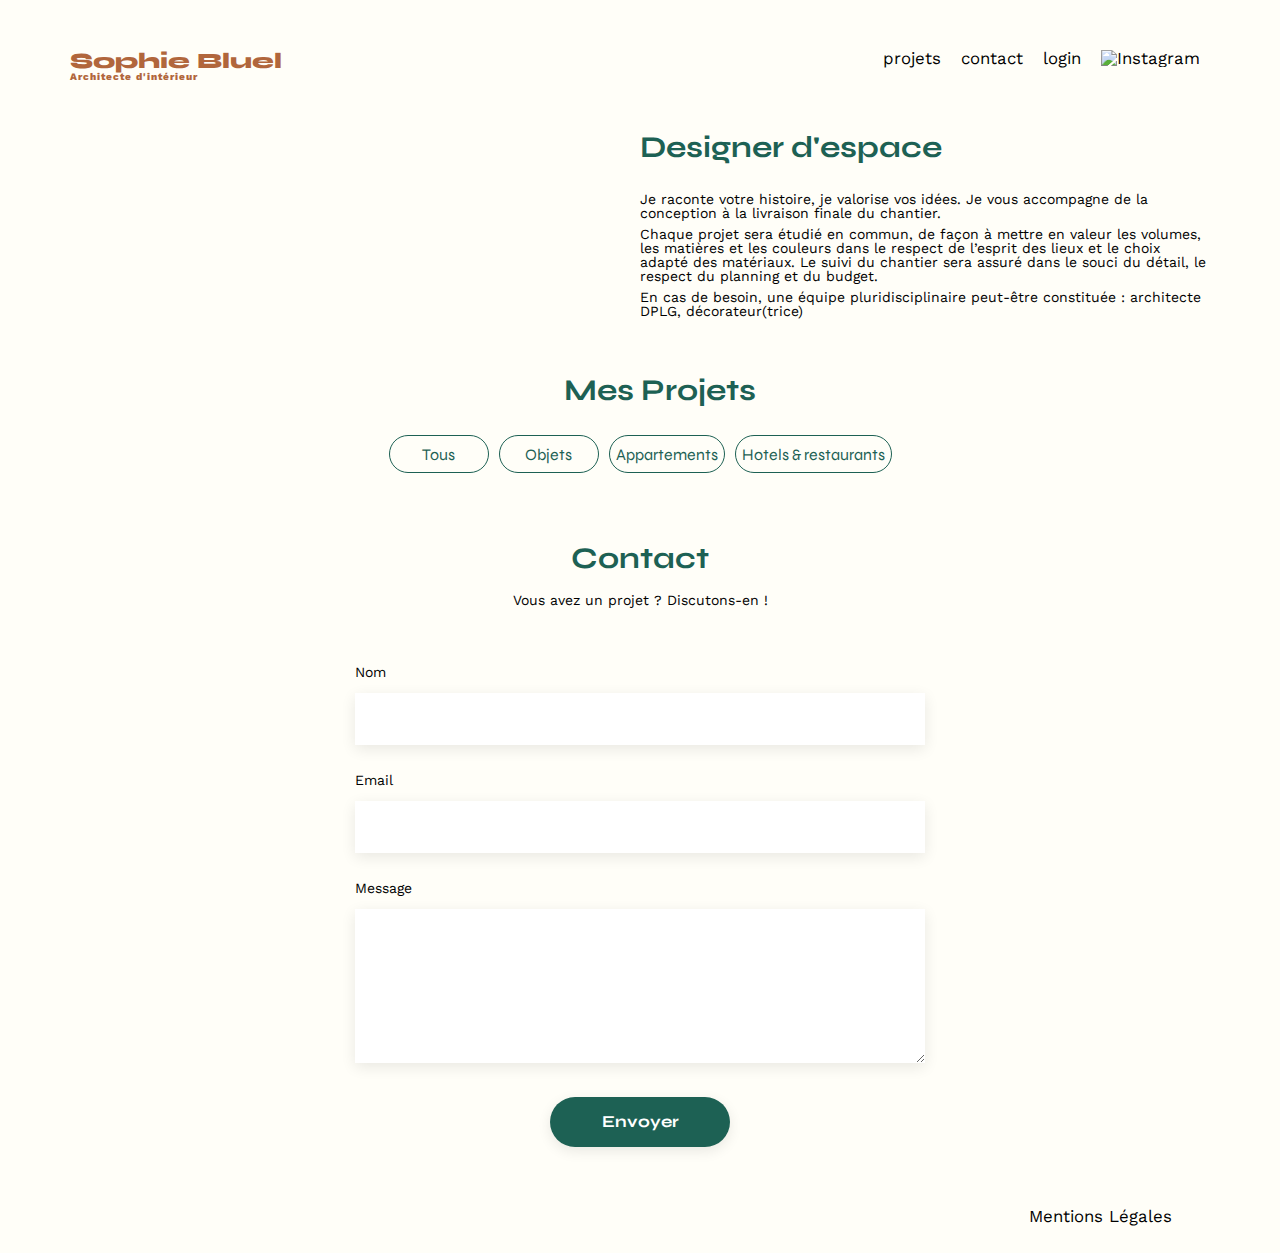
==== FrontEnd/index.html @ 7af82a72 "Ajout des fichiers" ====
<!DOCTYPE html>
<html lang="fr">
<head>
	<meta charset="UTF-8">
	<title>Sophie Bluel - Architecte d'intérieur</title>
	<meta name="viewport" content="width=device-width, initial-scale=1.0">
	<link rel="preconnect" href="https://fonts.googleapis.com">
	<link rel="preconnect" href="https://fonts.gstatic.com" crossorigin>
	<link href="https://fonts.googleapis.com/css2?family=Syne:wght@700;800&family=Work+Sans&display=swap" rel="stylesheet">
	<meta name="description" content="">
	<link rel="stylesheet" href="./assets/style.css">
	<script type="module" src="./front.js" defer></script>
	<script type="module" src="./modal.js"></script>
</head>

<body>
	<div class="pre-header" style="display: none">
		<div class="edit-bar" ><img src="./assets/icons/stylo_b.png">
			Mode Edition
		</div>
	</div>
<header>
	
	<h1>Sophie Bluel <span>Architecte d'intérieur</span></h1>
	<nav>
		<ul>
			<li><a href="#projets">projets</a></li>
            <li><a href="#contact">contact</a></li>
            <li><a class= "loginBtn" href="./connect.html">login</a></li>
            <li><a href="#"><img src="./assets/icons/instagram.png" alt="Instagram"></a></li>
		</ul>
	</nav>
</header>
<main>
	<section id="introduction">
		<figure>
			<img src="./assets/images/sophie-bluel.png" alt="">
		</figure>
		<article>
			<h2>Designer d'espace</h2>
			<p>Je raconte votre histoire, je valorise vos idées. Je vous accompagne de la conception à la livraison finale du chantier.</p>
			<p>Chaque projet sera étudié en commun, de façon à mettre en valeur les volumes, les matières et les couleurs dans le respect de l’esprit des lieux et le choix adapté des matériaux. Le suivi du chantier sera assuré dans le souci du détail, le respect du planning et du budget.</p>
			<p>En cas de besoin, une équipe pluridisciplinaire peut-être constituée : architecte DPLG, décorateur(trice)</p>
		</article>
	</section>
	<section id="portfolio">
		<div class="title-pf">
			<h2>Mes Projets</h2>
			<div class="modify-btn" style="display: none">
				<a href="#modal" class="js-modal"><img src="./assets/icons/stylo.png">modifier</a>
		</div>	
		</div>
		<aside id="modal" class="modal" aria-hidden="true" role="dialog" aria-labelledby="titlemodal">
			<div class="modal-wrapper js-modal-stop">
				<span class="close"><img class="js-modal-close" src="./assets/icons/fermeture.png"></span>
				<h1 id="titlemodal">Galerie photo</h1>
				<div class="js-modal-stop box-modal">
					<div class= "modal-content">
					</div>
					<div class=box-btn>
						<button data-target="#modal2" class="btn-ajouter">Ajouter une photo</button>
					</div>
				</div>
			</div>
		</aside>
		<aside id="modal2" class="modal" aria-hidden="true" role="dialog" aria-labelledby="titlemodal">
			<div class="modal-wrapper js-modal-stop">
				<div class="icone-m2">
					<span class="back-m1"><img id="backTo" src="./assets/icons/fleche.png"></span>
					<span class="close"><img class="js-modal-close" src="./assets/icons/fermeture.png"></span>
				</div>
				<h1 id="titlemodal">Ajout photo</h1>
				<div class="js-modal-stop box-form">
					<form>
						<div class= "modal-content">
							<div class=box-modal2>
								<div class="greysquare">
									<img  class="img-vide" src="./assets/icons/picture-svgrepo-com.png">									
										<label id="label-photo" for="files">+ Ajouter photo</label>
										<input id="files" name="files" style="visibility:hidden;" type="file" accept="image/png, image/jpeg">
									<p id="format-img">jpg, png : 4mo max</p>
									<img id="preview" src="" alt="Prévisualisation">
								</div>
								<div class= texte-doc> 
									<label for="texte">Texte</label>
									<input id="texte" name="texte"></input>
									<label for="categorie">Catégorie</label>
									<select name="categorie" id="categorie">
										<option value="vide"></option>
										<option value="1">Objects</option>
										<option value="2">Appartements</option>
										<option value="3">Hotel & restaurants</option>
									</select>
								</div>
							</div>		
						</div>
						<div class=box-btn>
							<button type="submit" class="btn-valider">Valider</button>
						</div>
					</form>
				</div>
			</div>
		</aside>
			
		<div class="buttons">
			<button class="tous">Tous</button>
			<button class="objets">Objets</button>
			<button class="appartements">Appartements</button>
			<button class="hotels">Hotels & restaurants</button>

		</div>
		<div class="gallery">
		
		</div>
	</section>
	<section id="contact">
		<h2>Contact</h2>
		<p>Vous avez un projet ? Discutons-en !</p>
		<form action="#" method="post">
			<label for="name">Nom</label>
			<input type="text" name="name" id="name">
			<label for="email">Email</label>
			<input type="email" name="email" id="email">
			<label for="message">Message</label>
			<textarea name="message" id="message" cols="30" rows="10"></textarea>
			<input type="submit" value="Envoyer">
		</form>
	</section>
</main>

<footer>
	<nav>
		<ul>
			<li>Mentions Légales</li>
		</ul>
	</nav>
</footer>
</body>
</html>
---- FrontEnd/assets/style.css ----
/* http://meyerweb.com/eric/tools/css/reset/
   v2.0 | 20110126
   License: none (public domain)
*/

html, body, div, span, applet, object, iframe,
h1, h2, h3, h4, h5, h6, p, blockquote, pre,
a, abbr, acronym, address, big, cite, code,
del, dfn, em, img, ins, kbd, q, s, samp,
small, strike, strong, sub, sup, tt, var,
b, u, i, center,
dl, dt, dd, ol, ul, li,
fieldset, form, label, legend,
table, caption, tbody, tfoot, thead, tr, th, td,
article, aside, canvas, details, embed,
figure, figcaption, footer, header, hgroup,
menu, nav, output, ruby, section, summary,
time, mark, audio, video {
	margin: 0;
	padding: 0;
	border: 0;
	font-size: 100%;
	font: inherit;
	vertical-align: baseline;
	
	
}
/* HTML5 display-role reset for older browsers */
article, aside, details, figcaption, figure,
footer, header, hgroup, menu, nav, section {
	display: block;
}
body {
	line-height: 1;
	background-color: #FFFEF8;
}
ol, ul {
	list-style: none;
}
blockquote, q {
	quotes: none;
}
blockquote:before, blockquote:after,
q:before, q:after {
	content: '';
	content: none;
}
table {
	border-collapse: collapse;
	border-spacing: 0;
}
/** end reset css**/
body {
	max-width: 1140px;
	margin:auto;
	font-family: 'Work Sans' ;
	font-size: 14px;
}
header {
	display: flex;
	justify-content: space-between;
	margin: 50px 0;
	
}
section {
	margin: 50px 0
}

h1{
	display: flex;
	flex-direction: column;
	font-family: 'Syne';
	font-size: 22px;
	font-weight: 800;
	color: #B1663C
}

h1 > span {
	font-family: 'Work Sans';
	font-size:10px;
	letter-spacing: 0.1em;
;
}

h2{
	font-family: 'Syne';
	font-weight: 700;
	font-size: 30px;
	color: #1D6154
}
nav ul {
	display: flex;
	align-items: center;
	list-style-type: none;

}
nav li {
	padding: 0 10px;
	font-size: 1.2em;
}

li:hover {
	color: #B1663C;
}
li a {
	text-decoration: none;
	color: black;
}
#introduction {
	display: flex;
	align-items: center;
}
#introduction figure {
	flex: 1
}
#introduction img {
	display: block;
	margin: auto;
	width: 80%;
}

#introduction article {
	flex: 1
}
#introduction h2 {
	margin-bottom: 1em;
}

#introduction p {
	margin-bottom: 0.5em;
}
#portfolio h2 {
	text-align: center;
	margin-bottom: 1em;
}
.gallery {
	width: 100%;
	display: grid;
	grid-template-columns: 1fr 1fr 1fr;
	grid-column-gap: 20px;
	grid-row-gap: 20px;
}

.gallery img {
	width: 100%;

}
#contact {
	width: 50%;
margin: auto;
}
#contact > * {
	text-align: center;

}
#contact h2{
	margin-bottom: 20px;
}
#contact form {
	text-align: left;
	margin-top:30px;
	display: flex;
	flex-direction: column;
}

#contact input {
	height: 50px;
	font-size: 1.2em;
	border: none;
	box-shadow: 0px 4px 14px rgba(0, 0, 0, 0.09);
}
#contact label {
	margin: 2em 0 1em 0;
}
#contact textarea {
	border: none;
	box-shadow: 0px 4px 14px rgba(0, 0, 0, 0.09);
}

input[type="submit"]{
	font-family: 'Syne';
	font-weight: 700;
	color: white;
	background-color: #1D6154;
	margin : 2em auto ;
	width: 180px;
	text-align: center;
	border-radius: 60px ;
}

footer nav ul {
	display: flex;
	justify-content: flex-end;
	margin: 2em;
}
.buttons {
	display: flex;
	justify-content: center;
	width: 585;
	height: 38px;
	margin-bottom: 20px;
}
.buttons button {
	height : 100%;
	min-width: 100px;
	margin-left: 5px;
	margin-right: 5px;
	border: #1D6154 solid 1px;
	font-family: 'Syne';
	background-color: #FFFEF8;
	font-size: 16px;
	color:#1D6154;
	border-radius: 60px;
	text-align: center;
}
.buttons button:hover{
	background-color: #1D6154;
	color: #FFFEF8;
}

/** Connection page **/
.pre-header {
	display: flex;
	justify-content: center;
	align-items: center;
	background-color: black;
}
.edit-bar {
	display: flex;
	height: 59px;
	background-color: black;
	color: white;
	align-items: center;
	
}
.edit-bar img{
	background-color: black;
}
.mdp {
	color:#1D6154;
	text-decoration: underline;
}

.login-btn {
	font-weight: bold;
}
.title-pf {
    display: flex;
	justify-content: center;
	align-items: center;
	
}

.title-pf h2{
	
	justify-content: center;
	align-items: center;
	margin-right: 15px;
	margin-left: 15px;
	padding-left: 40px;
}

.modify-btn {
    display: block;
    gap: 5px; /* Espace entre l'image et le texte, ajustez selon vos besoins */
	margin-left: 15px;
	margin-bottom: 30px;

}

.modify-btn img {
    height: 20px; /* Ajustez la taille de l'image selon vos besoins */
    width: auto; /* Garder les proportions de l'image */
	margin-right: 5px;
}

.modify-btn a {
	display: flex;
	justify-content: center;
	align-items:flex-end;
	font-family: "Work Sans";
	text-decoration: none;
	color: black;
}

/** Modale **/

.modal{
	position: fixed;
	top: 0;
	left: 0;
	width:  100%;
	height: 100%;
	background-color: rgba(0, 0, 0, 0.788);
	display: none;
	align-items: center;
	justify-content: center;
	
}

.close {
	
	display: flex;
	justify-content: flex-end;
}
.close img {
	cursor: pointer;
}
#titlemodal {
	text-align: center;
	margin-top: 30px;
	margin-bottom: 40px;
	font-family: "Work sans";
	font: 26px;
	color : black;
	font-weight: normal;
}

.modal-wrapper{
	width: 630px;
	height: auto;
	background-color:  white;
	padding: 20px;
	max-width: calc(100vw - 200px);
	max-height: calc(100vh - 200px);
	overflow: auto;
	border-radius: 10px;
	justify-content: center;
	
	
	
}

.box-modal {
	display: flex;
    flex-direction: column;
    align-items: center;
}

.modal-content {
	width: 80%;
	display: flex;
	flex-direction: row;
	align-items: center;
	flex-wrap: wrap;
	gap: 15px;
}

.contener-image {
	position: relative;
	width: 17%;
}

.imgModal {
	width: 100%;
}

.fond-btn {
	position: absolute;
	top : 10px;
	right: 10px;
	width: 17px;
	height: 17px;
	display: flex;
	justify-content: center;
	align-items: center;
	background-color: black;
	border-radius: 3px;
	cursor: pointer;	
}

.buttonDel {
	display: flex;
	width: 9px;
	height: 11px;
	background-color: black;
	
}

.btn-ajouter {
	height : 100%;
	min-width: 100px;
	margin-left: 5px;
	margin-right: 5px;
	border: #1D6154 solid 1px;
	font-family: 'Syne';
	background-color: #1D6154;
	font-size: 16px;
	color:white;
	border-radius: 60px;
	text-align: center;
	padding: 10px, 20px;
	cursor: pointer;
}

.box-btn {
	display: flex;
	justify-content: center;
	width: 80%;
	padding-top : 30px;
	padding-bottom: 10px;
	margin-top: 50px;
	border-top: 1px solid #B3B3B3;
}

/** MODALE 2 **/
.box-form {
	display: flex;
	justify-content: center;
}
.box-form form{
	width: 100%;
	display: flex;
	flex-direction: column;
	align-items: center;
}
.box-modal2 {
	width: 100%;
	height: auto;
	display: flex;
	flex-direction: column;
	align-items: center;

}
.greysquare {
	display: flex;
	flex-direction: column;
	align-items: center;
	width: 100%;
	background-color: #E8F1F6;
	border-radius: 3px;
	margin-bottom: 20px;
}

.greysquare img {
	width: 79px;
	height: 79px;
	margin-top: 20px;
	margin-bottom: 10px;
}
#preview {
	display: none;
}
.greysquare input {
	height: 4px;
}
.greysquare label {
	margin-left: 5px;
	margin-right: 5px;
	font-family: 'Work sans';
	background-color: #CBD6DC;
	font-size: 16px;
	color:#306685;
	border: 1px #CBD6DC solid;
	border-radius: 60px;
	text-align: center;
	cursor: pointer;
	padding-top: 5px;
	padding-left: 12px;
	padding-bottom: 6px;
	padding-right: 12px;
}
.greysquare p {
	font-size: 10px;
	margin-bottom: 10px;
	font-family: "Work sans";
	margin-bottom: 15px;
}
.texte-doc label {
	font-family: "Work sans";
	font-size: 14px;
	color :#3D3D3D;
	margin-top: 20px;
	margin-bottom: 10px;
	font-weight: bold;
}
.texte-doc {
	width: 100%;
	display: flex;
	flex-direction: column;
	align-items: flex-start;
}
.texte-doc input{
	width: 100%;
	height : 51px;
	max-width: 501px;
	border: none;
	box-shadow: 0px 4px 14px 0px #00000017;
}

#categorie {
	width: 100%;
	height : 51px;
	max-width: 501px;
	border: none;
	box-shadow: 0px 4px 14px 0px #00000017;
}

.btn-valider {
	height : 100%;
	width: 35%;
	margin-left: 5px;
	margin-right: 5px;
	font-family: 'Syne';
	background-color: #A7A7A7;
	font-size: 16px;
	color:white;
	border: 1px #A7A7A7 solid;
	border-radius: 60px;
	text-align: center;
	padding: 10px, 20px;
	cursor: pointer;
}

.icone-m2 {
	display: flex;
	justify-content: space-between;
}
.icone-m2 .close img{
	width: 12px;
	height: 50%;
}
#backTo {
	cursor: pointer;
}
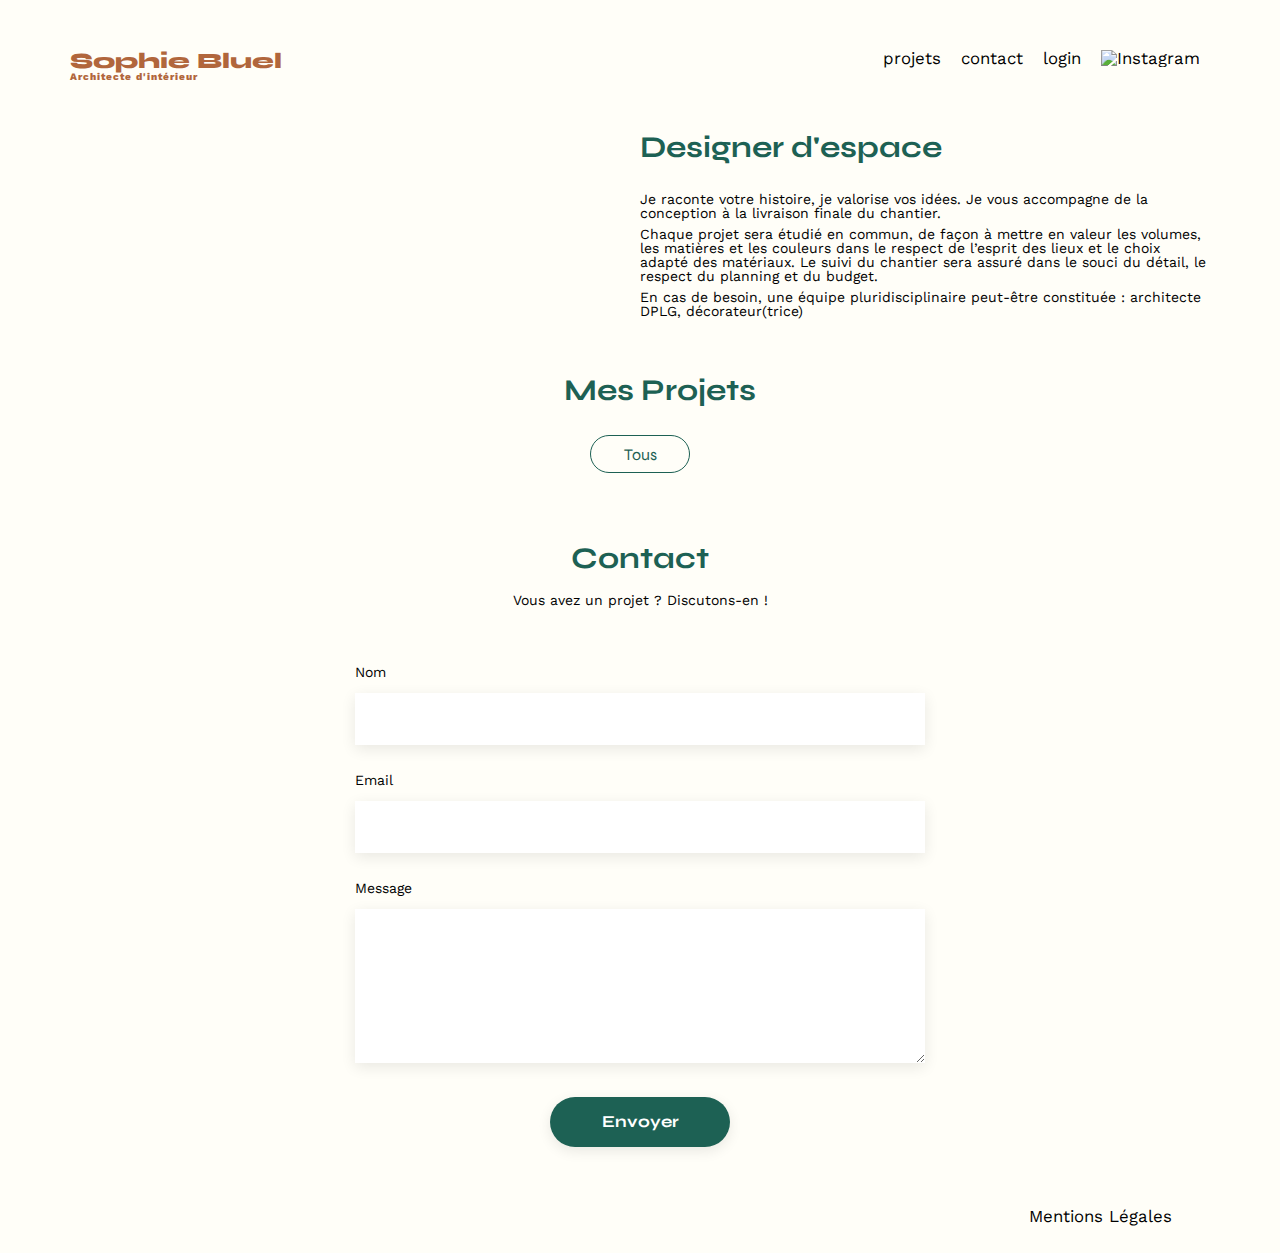
==== commit 888835ab: "Modification fonction categorie" ====
--- a/FrontEnd/index.html
+++ b/FrontEnd/index.html
@@ -87,9 +87,6 @@
 									<label for="categorie">Catégorie</label>
 									<select name="categorie" id="categorie">
 										<option value="vide"></option>
-										<option value="1">Objects</option>
-										<option value="2">Appartements</option>
-										<option value="3">Hotel & restaurants</option>
 									</select>
 								</div>
 							</div>		
@@ -104,10 +101,7 @@
 			
 		<div class="buttons">
 			<button class="tous">Tous</button>
-			<button class="objets">Objets</button>
-			<button class="appartements">Appartements</button>
-			<button class="hotels">Hotels & restaurants</button>
-
+			
 		</div>
 		<div class="gallery">
 		
